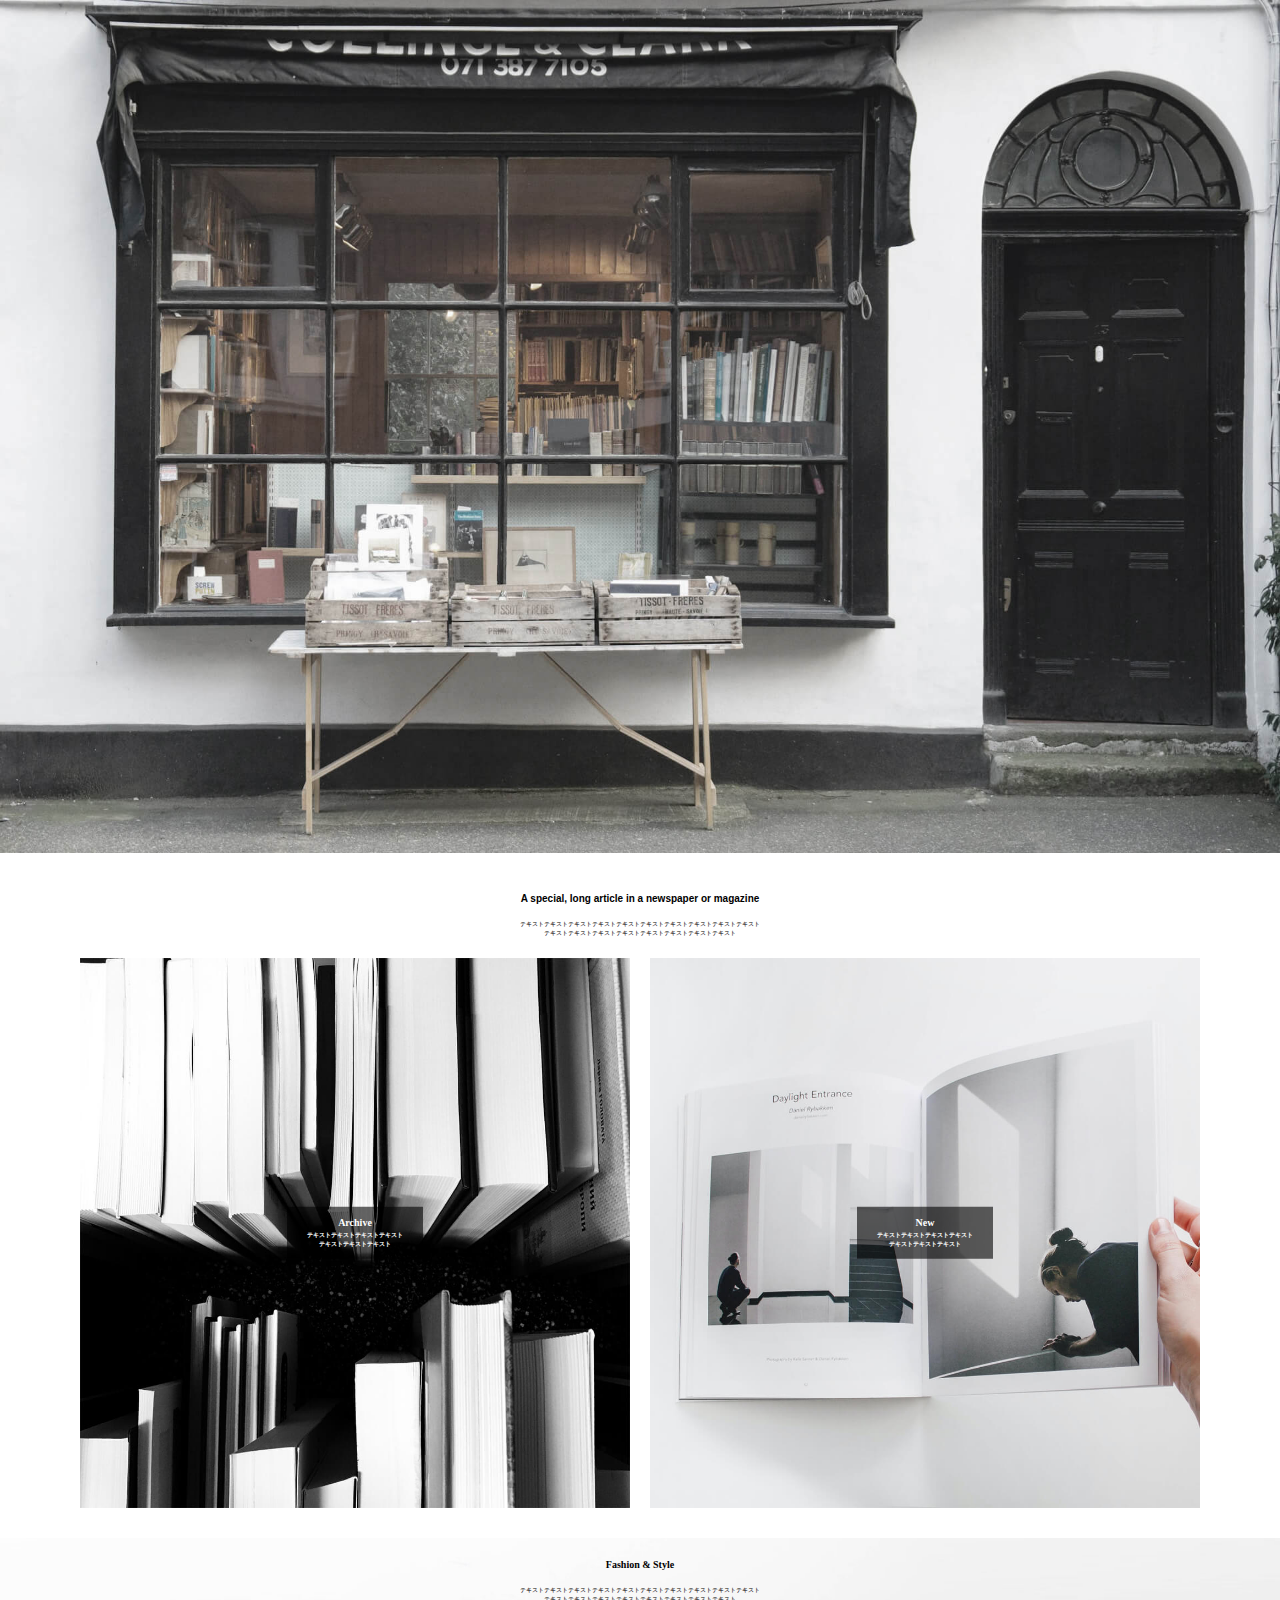
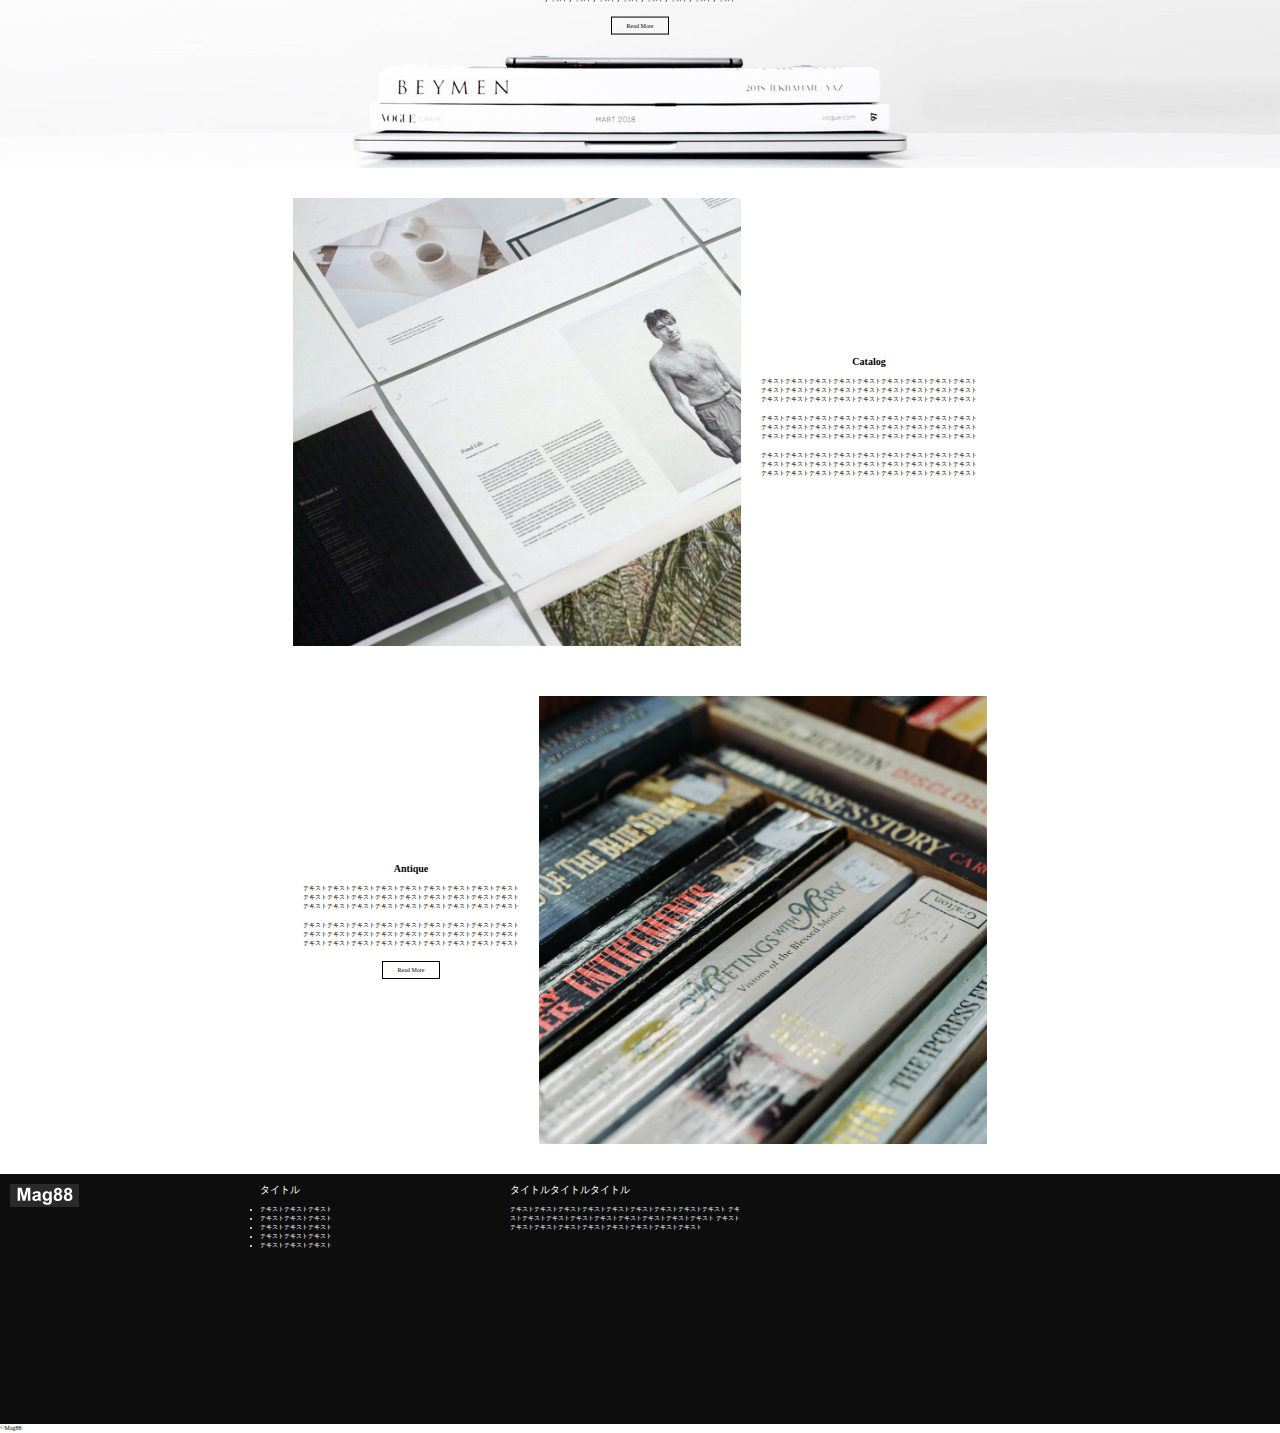
==== daichi_kadai_Lv1/mag88.html @ 1444c3f8 "Add files via upload" ====
<!DOCTYPE html>
<html>
  <head>
    <title>Mag88</title>
    <meta charset="UTF-8" />
    <meta name="description" content="DAICHI_kadai"/>
    <meta name="viewport" content="width=device-width, initial-scale=1.0"/>
    <link rel="stylesheet" href="css/destyle.css"/>    
    <link rel="stylesheet" href="css/mag88.css"/>
  </head>

<body>
  <header>
    <!-- 本屋の写真 -->
    <img src="image/mainvisual.jpg" alt="本屋の写真">
  </header>

  <main>
    <section id="main-visual">
      <div class="main-message">
        <h2>A special, long article in a newspaper or magazine</h2>
        <p>テキストテキストテキストテキストテキストテキストテキストテキストテキストテキスト<br>テキストテキストテキストテキストテキストテキストテキストテキスト</p>
      </div>
      <div class="main-Arshive">
        <div class="Archive">
          <a href="#">
            <img src="image/archive.jpg" alt="`多くの本">
            <div class="archive-mozi">
              <h2 class="archive-h2">Archive</h2>
              <p>
                テキストテキストテキストテキスト<br>
                テキストテキストテキスト
              </p>
            </div>
          </a>
        </div>
        <div class="New">
          <a href="#">
            <img src="image/new.jpg" alt="開いた本">
            <div class="new-mozi">
              <h2 class="new-h2">New</h2>
              <p>
                テキストテキストテキストテキスト<br>
                テキストテキストテキスト
              </p>
            </div>
          </a>
        </div>
      </div>
    </section>

    <section id="Fashion-Style">
      <div class="fashion-style">
        <img src="image/fashion.jpg" alt="積まれた物">
        <div class="fashion-mozi">
          <h2 class="fashion-h2">Fashion & Style</h2>
          <p class="fashion-p">
            テキストテキストテキストテキストテキストテキストテキストテキストテキストテキスト<br>
            テキストテキストテキストテキストテキストテキストテキストテキスト
          </p>
            <h2><a href="#" class="Read">Read More</a></h2>
        </div>
      </div>
    </section>

    <section id="Catalog">
      <div class="catalog">
        <div class="catalog-img">
          <img src="image/catalog.jpg" alt="本に男の人">
        </div>
        <div class="catalog-mozi">
          <h2 class="catalog-h2">Catalog</h2>
          <P>
            テキストテキストテキストテキストテキストテキストテキストテキストテキスト<br>
            テキストテキストテキストテキストテキストテキストテキストテキストテキスト<br>
            テキストテキストテキストテキストテキストテキストテキストテキストテキスト
          </P>
          <P>
            テキストテキストテキストテキストテキストテキストテキストテキストテキスト<br>
            テキストテキストテキストテキストテキストテキストテキストテキストテキスト<br>
            テキストテキストテキストテキストテキストテキストテキストテキストテキスト
          </P>
          <P>
            テキストテキストテキストテキストテキストテキストテキストテキストテキスト<br>
            テキストテキストテキストテキストテキストテキストテキストテキストテキスト<br>
            テキストテキストテキストテキストテキストテキストテキストテキストテキスト
          </P>
        </div>
      </div>
    </section>

    <section id="Antique">
      <div class="antique">
        <div class="antique-mozi">
          <h2 class="antique-h2">Antique</h2>
          <P>
            テキストテキストテキストテキストテキストテキストテキストテキストテキスト<br>
            テキストテキストテキストテキストテキストテキストテキストテキストテキスト<br>
            テキストテキストテキストテキストテキストテキストテキストテキストテキスト
          </P>
          <P>
            テキストテキストテキストテキストテキストテキストテキストテキストテキスト<br>
            テキストテキストテキストテキストテキストテキストテキストテキストテキスト<br>
            テキストテキストテキストテキストテキストテキストテキストテキストテキスト
          </P>
          <h2><a href="#" class="antique-read">Read More</a></h2>
        </div>
        <div class="antique-img">
          <img src="image/antique.jpg" alt="たくさんの本">
        </div>
      </div>
    </section>
  </main>

  <footer>
    <div class="Footer">
      <div class="footer-title">
        <a href="#"><img class="footer-img" src="image/logo.svg" alt="ロゴ-Mag88"></a>
      </div>
      <div class="footer-title">
        <h3>タイトル</h3>
        <ul class="title-list">
          <li>テキストテキストテキスト</li>
          <li>テキストテキストテキスト</li>
          <li>テキストテキストテキスト</li>
          <li>テキストテキストテキスト</li>
          <li>テキストテキストテキスト</li>
        </ul>
      </div>
      <div class="footer-title">
        <h3>タイトルタイトルタイトル</h3>
        <p>
          テキストテキストテキストテキストテキストテキストテキストテキストテキスト テキストテキストテキストテキストテキストテキストテキストテキストテキスト テキストテキストテキストテキストテキストテキストテキストテキストテキスト
        </p>
      </div>
    </div>
    <p>&copy;Mag88</p>
  </footer>

</body>
---- daichi_kadai_Lv1/css/destyle.css ----
/*! destyle.css v4.0.1 | MIT License | https://github.com/nicolas-cusan/destyle.css */

/* Reset box-model and set borders */
/* ============================================ */

*,
::before,
::after {
  box-sizing: border-box;
  border-style: solid;
  border-width: 0;
  min-width: 0;
}

/* Document */
/* ============================================ */

/**
 * 1. Correct the line height in all browsers.
 * 2. Prevent adjustments of font size after orientation changes in iOS.
 * 3. Remove gray overlay on links for iOS.
 */

html {
  line-height: 1.15; /* 1 */
  -webkit-text-size-adjust: 100%; /* 2 */
  -webkit-tap-highlight-color: transparent; /* 3*/
}

/* Sections */
/* ============================================ */

/**
 * Remove the margin in all browsers.
 */

body {
  margin: 0;
}

/**
 * Render the `main` element consistently in IE.
 */

main {
  display: block;
}

/* Vertical rhythm */
/* ============================================ */

p,
table,
blockquote,
address,
pre,
iframe,
form,
figure,
dl {
  margin: 0;
}

/* Headings */
/* ============================================ */

h1,
h2,
h3,
h4,
h5,
h6 {
  font-size: inherit;
  font-weight: inherit;
  margin: 0;
}

/* Lists (enumeration) */
/* ============================================ */

ul,
ol {
  margin: 0;
  padding: 0;
  list-style: none;
}

/* Lists (definition) */
/* ============================================ */

dt {
  font-weight: bold;
}

dd {
  margin-left: 0;
}

/* Grouping content */
/* ============================================ */

/**
 * 1. Add the correct box sizing in Firefox.
 * 2. Show the overflow in Edge and IE.
 */

hr {
  box-sizing: content-box; /* 1 */
  height: 0; /* 1 */
  overflow: visible; /* 2 */
  border-top-width: 1px;
  margin: 0;
  clear: both;
  color: inherit;
}

/**
 * 1. Correct the inheritance and scaling of font size in all browsers.
 * 2. Correct the odd `em` font sizing in all browsers.
 */

pre {
  font-family: monospace, monospace; /* 1 */
  font-size: inherit; /* 2 */
}

address {
  font-style: inherit;
}

/* Text-level semantics */
/* ============================================ */

/**
 * Remove the gray background on active links in IE 10.
 */

a {
  background-color: transparent;
  text-decoration: none;
  color: inherit;
}

/**
 * 1. Remove the bottom border in Chrome 57-
 * 2. Add the correct text decoration in Chrome, Edge, IE, Opera, and Safari.
 */

abbr[title] {
  text-decoration: underline dotted; /* 2 */
}

/**
 * Add the correct font weight in Chrome, Edge, and Safari.
 */

b,
strong {
  font-weight: bolder;
}

/**
 * 1. Correct the inheritance and scaling of font size in all browsers.
 * 2. Correct the odd `em` font sizing in all browsers.
 */

code,
kbd,
samp {
  font-family: monospace, monospace; /* 1 */
  font-size: inherit; /* 2 */
}

/**
 * Add the correct font size in all browsers.
 */

small {
  font-size: 80%;
}

/**
 * Prevent `sub` and `sup` elements from affecting the line height in
 * all browsers.
 */

sub,
sup {
  font-size: 75%;
  line-height: 0;
  position: relative;
  vertical-align: baseline;
}

sub {
  bottom: -0.25em;
}

sup {
  top: -0.5em;
}

/* Replaced content */
/* ============================================ */

/**
 * Prevent vertical alignment issues.
 */

svg,
img,
embed,
object,
iframe {
  vertical-align: bottom;
}

/* Forms */
/* ============================================ */

/**
 * Reset form fields to make them styleable.
 * 1. Make form elements stylable across systems iOS especially.
 * 2. Inherit text-transform from parent.
 */

button,
input,
optgroup,
select,
textarea {
  -webkit-appearance: none; /* 1 */
  appearance: none;
  vertical-align: middle;
  color: inherit;
  font: inherit;
  background: transparent;
  padding: 0;
  margin: 0;
  border-radius: 0;
  text-align: inherit;
  text-transform: inherit; /* 2 */
}

/**
 * Correct cursors for clickable elements.
 */

button,
[type="button"],
[type="reset"],
[type="submit"] {
  cursor: pointer;
}

button:disabled,
[type="button"]:disabled,
[type="reset"]:disabled,
[type="submit"]:disabled {
  cursor: default;
}

/**
 * Improve outlines for Firefox and unify style with input elements & buttons.
 */

:-moz-focusring {
  outline: auto;
}

select:disabled {
  opacity: inherit;
}

/**
 * Remove padding
 */

option {
  padding: 0;
}

/**
 * Reset to invisible
 */

fieldset {
  margin: 0;
  padding: 0;
  min-width: 0;
}

legend {
  padding: 0;
}

/**
 * Add the correct vertical alignment in Chrome, Firefox, and Opera.
 */

progress {
  vertical-align: baseline;
}

/**
 * Remove the default vertical scrollbar in IE 10+.
 */

textarea {
  overflow: auto;
}

/**
 * Correct the cursor style of increment and decrement buttons in Chrome.
 */

[type="number"]::-webkit-inner-spin-button,
[type="number"]::-webkit-outer-spin-button {
  height: auto;
}

/**
 * Correct the outline style in Safari.
 */

[type="search"] {
  outline-offset: -2px; /* 1 */
}

/**
 * Remove the inner padding in Chrome and Safari on macOS.
 */

[type="search"]::-webkit-search-decoration {
  -webkit-appearance: none;
}

/**
 * 1. Correct the inability to style clickable types in iOS and Safari.
 * 2. Fix font inheritance.
 */

::-webkit-file-upload-button {
  -webkit-appearance: button; /* 1 */
  font: inherit; /* 2 */
}

/**
 * Fix appearance for Firefox
 */
[type="number"] {
  -moz-appearance: textfield;
}

/**
 * Clickable labels
 */

label[for] {
  cursor: pointer;
}

/* Interactive */
/* ============================================ */

/*
 * Add the correct display in Edge, IE 10+, and Firefox.
 */

details {
  display: block;
}

/*
 * Add the correct display in all browsers.
 */

summary {
  display: list-item;
}

/*
 * Remove outline for editable content.
 */

[contenteditable]:focus {
  outline: auto;
}

/* Tables */
/* ============================================ */

/**
1. Correct table border color inheritance in all Chrome and Safari.
*/

table {
  border-color: inherit; /* 1 */
  border-collapse: collapse;
}

caption {
  text-align: left;
}

td,
th {
  vertical-align: top;
  padding: 0;
}

th {
  text-align: left;
  font-weight: bold;
}
---- daichi_kadai_Lv1/css/mag88.css ----
img {
  max-width: 100%;
}

p {
  font-size: 6px;
  line-height: 1.5;
}

.main-Arshive {
  display: flex;
}

.main-message {
  text-align: center;
}

.main-message > h2 {
  font-family: Arial, Helvetica, sans-serif;
  font-size: 10px;
  font-weight: bold;
  margin: 40px 0 15px 0; 
}
.main-message > p {
  margin-bottom: 20px;
}

.Archive {
  margin: 0 10px 0 80px;
  position: relative;  
}

.New {
  margin: 0 80px 0 10px;
  position: relative;
}

.archive-mozi, .new-mozi {
  position: absolute;
  /* 画像の中央に */
  top: 50%;
  left: 50%;
  /* translateで文字分のズレを補正 */
  -ms-transform: translate(-50%,-50%);
  -webkit-transform: translate(-50%,-50%);
  transform: translate(-50%,-50%);
  /* 余白により中央からのズレを防ぐ */
  margin: 0;
  text-align: center;
  color: white;
  background-color: rgba(0,0,0,0.6);
  padding: 10px 20px;
  white-space: nowrap;/* 改行させない */
  font-weight: bold;
  }

  .archive-h2, .new-h2 {
    font-size: 10px;
    margin-bottom: 3px;
  }

  .fashion-style {
    margin-top: 30px;
    position: relative;
  }

  .fashion-style > img {
    /* 写真サイズ調整 */
    width: 100%;
    height: 230px;
    object-fit: cover;
  }

  .fashion-mozi {
    position: absolute;
    top: 25%;
    left: 50%;
     /* translateで文字分のズレを補正 */
    -ms-transform: translate(-50%,-50%);
    -webkit-transform: translate(-50%,-50%);
    transform: translate(-50%,-50%);
    margin: 0;
    text-align: center;
    white-space: nowrap;
  }

  .fashion-h2 {
    font-size: 10px;
    font-weight: bold;
    margin-bottom: 15px;
  }
  .fashion-p {
    margin-bottom: 10px;
  }

  .Read {
    font-size: 6px;
    border: 1px solid black;
    padding: 5px 15px ;
  }

  #Catalog {
    margin: 30px 0 30px 0;
  }

  .catalog {
    display: flex;
    justify-content: center;
    align-items: center;
    gap: 10px; 
  }

  .catalog-img {
    width: 35%;
  }

  .catalog-h2 {
    text-align: center;
    font-size: 10px;
    font-weight: bold;
  }
   .catalog-mozi > p {
    margin: 10px;
   }

   #Antique {
    margin: 50px 0 30px 0;
   }

   .antique {
    display: flex;
    justify-content: center;
    align-items: center;
    gap: 10px;
   }

   .antique-img {
    width: 35%;
   }

   .antique-mozi {
   text-align: center;
   }

   .antique-h2 {
    font-size: 10px;
    font-weight: bold;
   }

   .antique-mozi > p {
    margin: 10px;
   }

   .antique-read {
    font-size: 6px;
    border: 1px solid black;
    padding: 5px 15px ;
   }

   .Footer {
    background-color: #0d0d0d;
    display: flex;
   }

   .footer-title {
    display: inline-block;/* ブロック要素にする */
    color: white;
    width: 250px;
    height: 250px;
    padding: 10px;
   }

   .footer-img {
    width: 30%;
   }

   h3 {
    font-size: 10px;
    margin-bottom: 10px;
   }
   .title-list {
    list-style: disc;
    font-size: 6px;
    line-height: 1.5;
   }
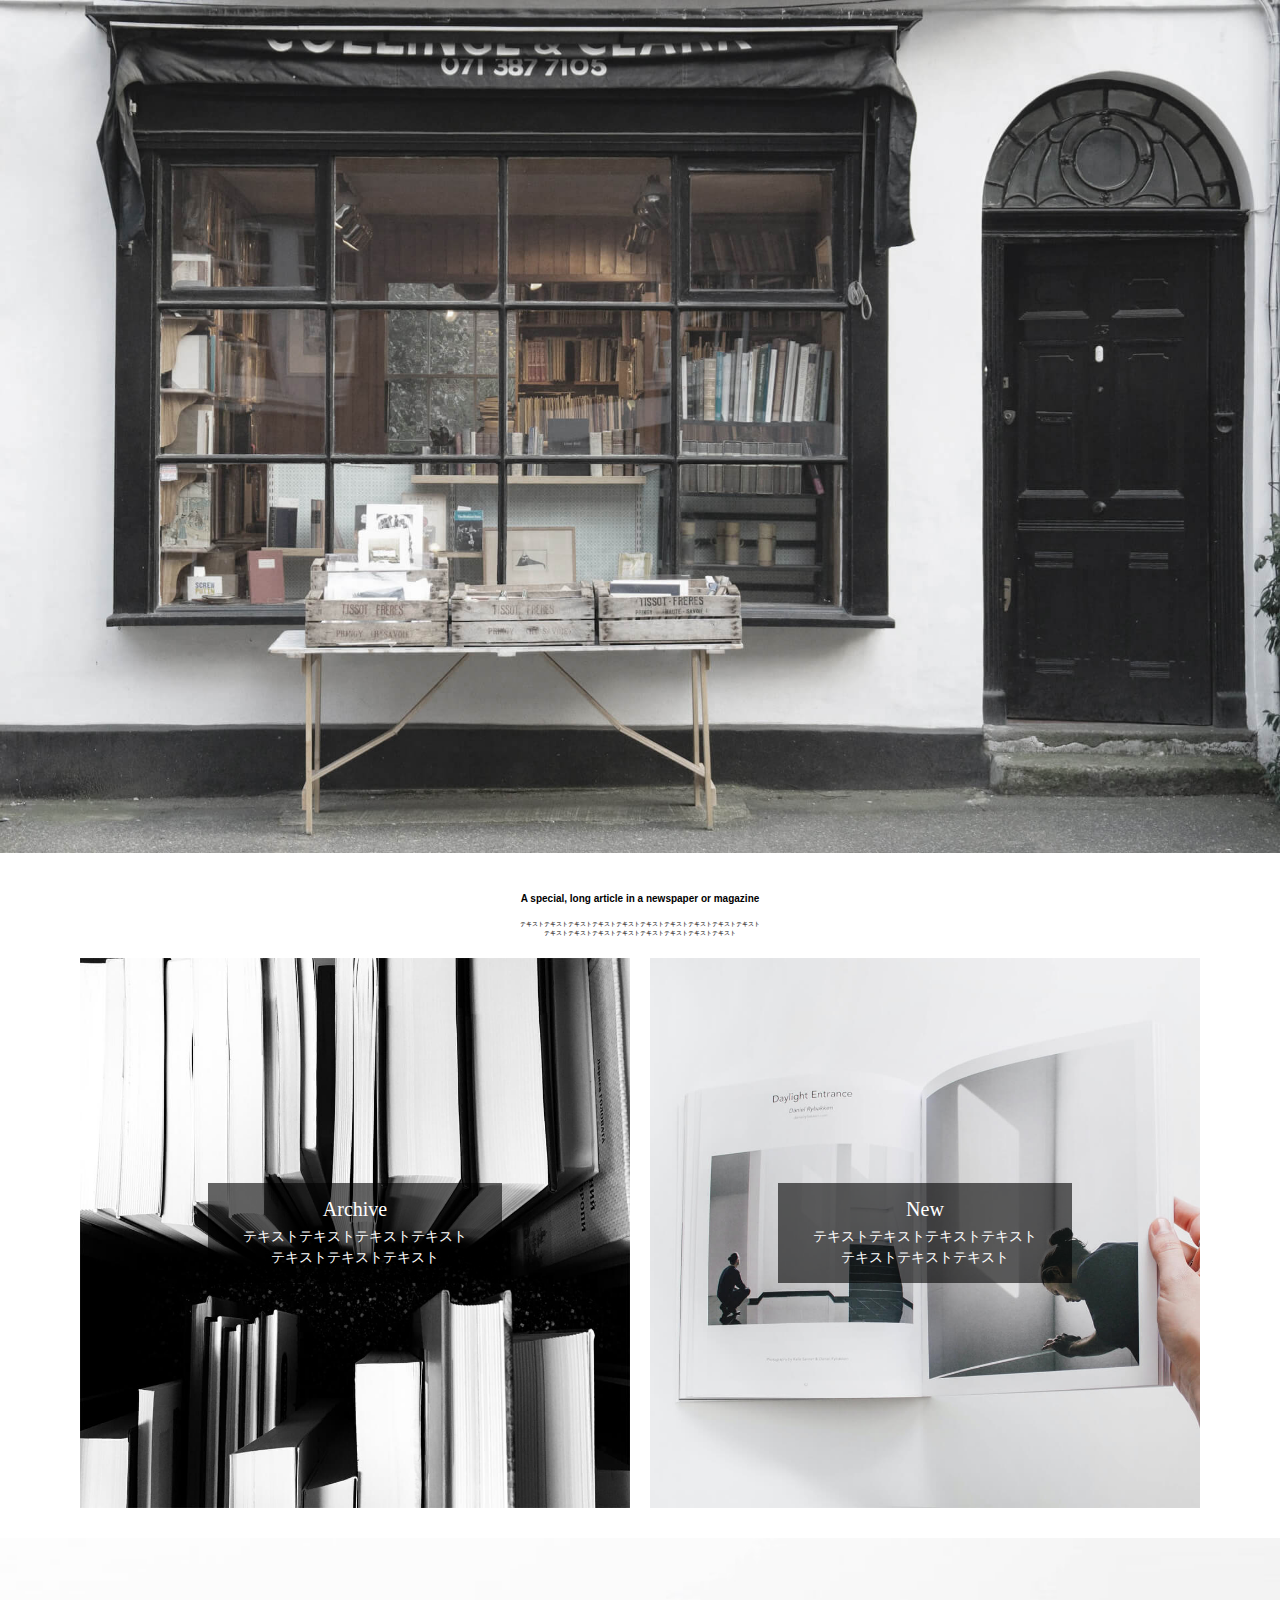
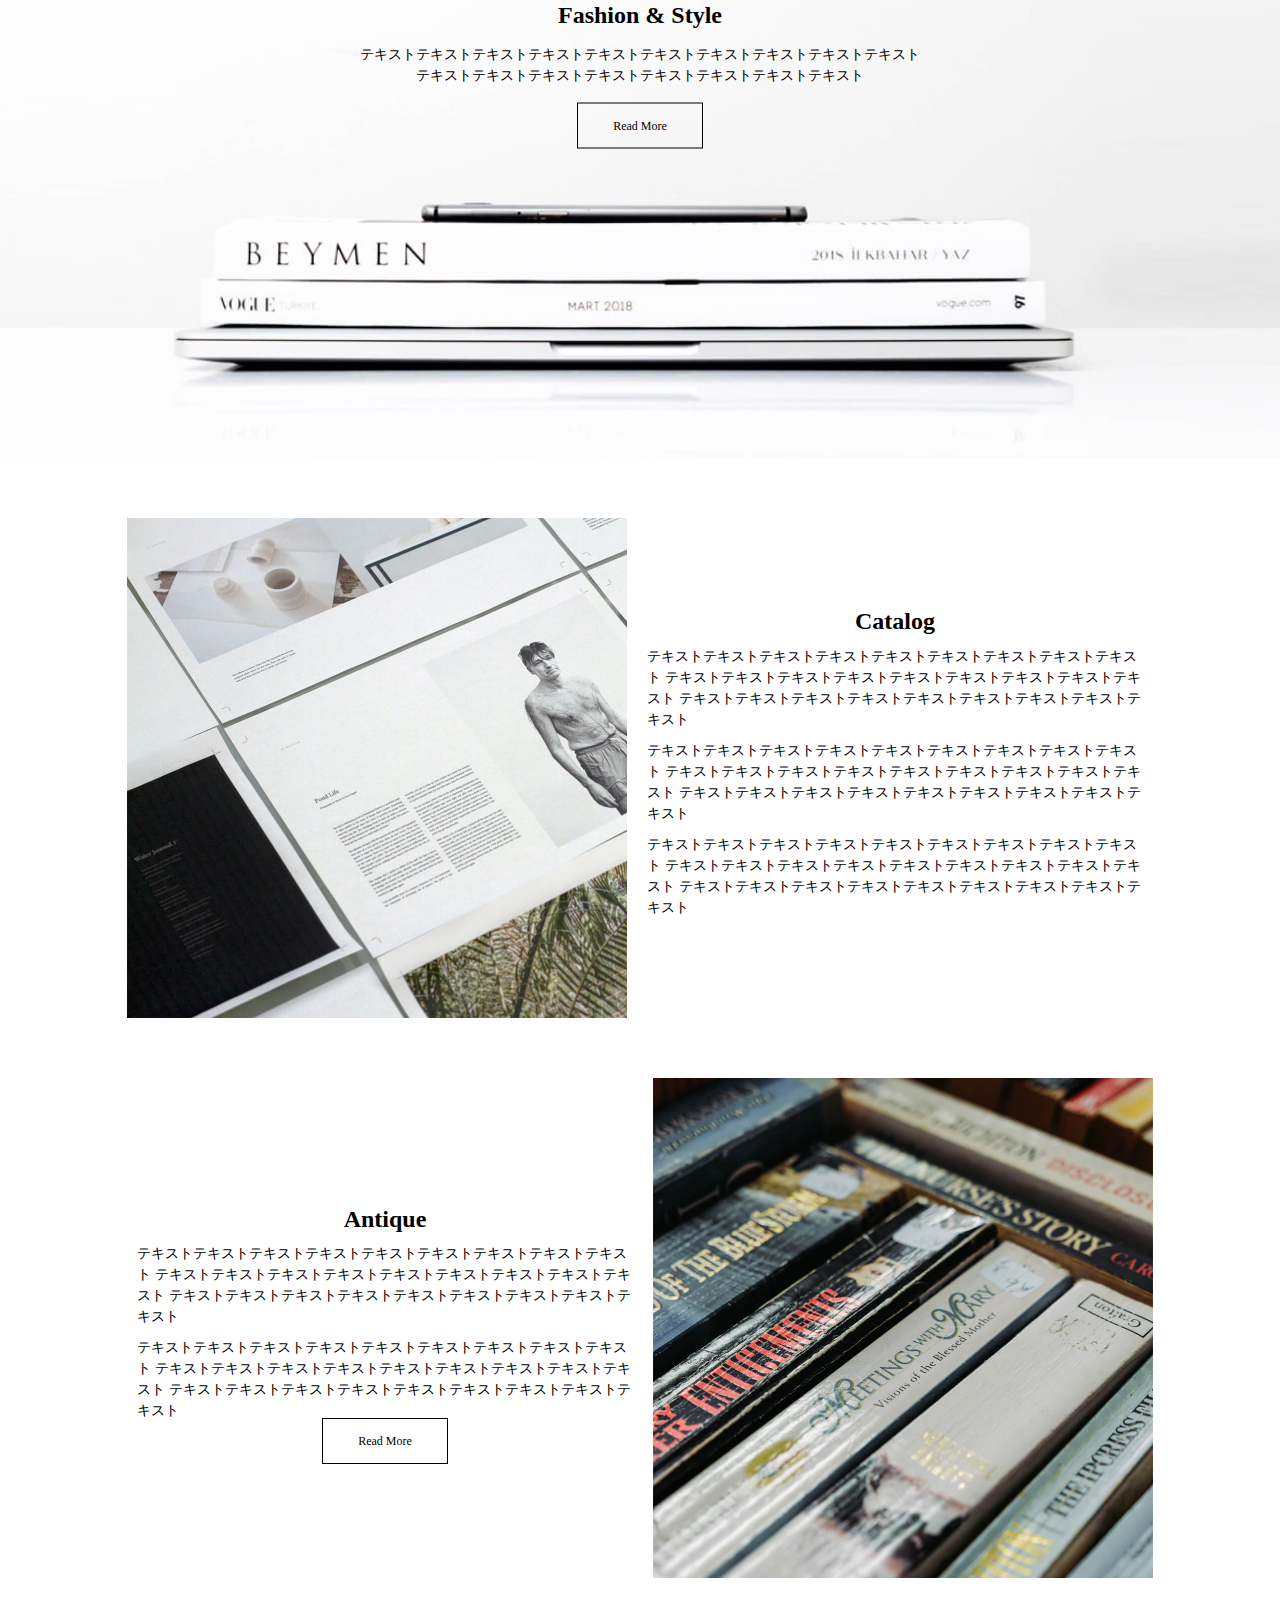
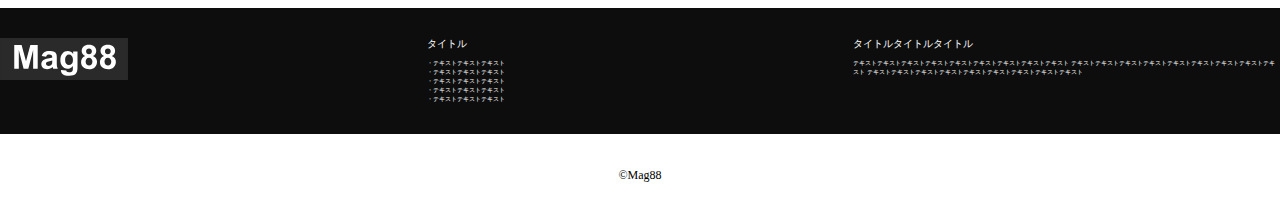
==== commit 43b52a2c: "Add files via upload" ====
--- a/daichi_kadai_Lv1/mag88.html
+++ b/daichi_kadai_Lv1/mag88.html
@@ -12,7 +12,7 @@
 <body>
   <header>
     <!-- 本屋の写真 -->
-    <img src="image/mainvisual.jpg" alt="本屋の写真">
+    <img class="header-img" src="image/mainvisual.jpg" alt="本屋の写真">
   </header>
 
   <main>
@@ -27,7 +27,7 @@
             <img src="image/archive.jpg" alt="`多くの本">
             <div class="archive-mozi">
               <h2 class="archive-h2">Archive</h2>
-              <p>
+              <p class="archive-p">
                 テキストテキストテキストテキスト<br>
                 テキストテキストテキスト
               </p>
@@ -39,7 +39,7 @@
             <img src="image/new.jpg" alt="開いた本">
             <div class="new-mozi">
               <h2 class="new-h2">New</h2>
-              <p>
+              <p class="new-p">
                 テキストテキストテキストテキスト<br>
                 テキストテキストテキスト
               </p>
@@ -71,18 +71,18 @@
         <div class="catalog-mozi">
           <h2 class="catalog-h2">Catalog</h2>
           <P>
-            テキストテキストテキストテキストテキストテキストテキストテキストテキスト<br>
-            テキストテキストテキストテキストテキストテキストテキストテキストテキスト<br>
+            テキストテキストテキストテキストテキストテキストテキストテキストテキスト
+            テキストテキストテキストテキストテキストテキストテキストテキストテキスト
             テキストテキストテキストテキストテキストテキストテキストテキストテキスト
           </P>
           <P>
-            テキストテキストテキストテキストテキストテキストテキストテキストテキスト<br>
-            テキストテキストテキストテキストテキストテキストテキストテキストテキスト<br>
+            テキストテキストテキストテキストテキストテキストテキストテキストテキスト
+            テキストテキストテキストテキストテキストテキストテキストテキストテキスト
             テキストテキストテキストテキストテキストテキストテキストテキストテキスト
           </P>
           <P>
-            テキストテキストテキストテキストテキストテキストテキストテキストテキスト<br>
-            テキストテキストテキストテキストテキストテキストテキストテキストテキスト<br>
+            テキストテキストテキストテキストテキストテキストテキストテキストテキスト
+            テキストテキストテキストテキストテキストテキストテキストテキストテキスト
             テキストテキストテキストテキストテキストテキストテキストテキストテキスト
           </P>
         </div>
@@ -94,16 +94,16 @@
         <div class="antique-mozi">
           <h2 class="antique-h2">Antique</h2>
           <P>
-            テキストテキストテキストテキストテキストテキストテキストテキストテキスト<br>
-            テキストテキストテキストテキストテキストテキストテキストテキストテキスト<br>
+            テキストテキストテキストテキストテキストテキストテキストテキストテキスト
+            テキストテキストテキストテキストテキストテキストテキストテキストテキスト
             テキストテキストテキストテキストテキストテキストテキストテキストテキスト
           </P>
           <P>
-            テキストテキストテキストテキストテキストテキストテキストテキストテキスト<br>
-            テキストテキストテキストテキストテキストテキストテキストテキストテキスト<br>
+            テキストテキストテキストテキストテキストテキストテキストテキストテキスト
+            テキストテキストテキストテキストテキストテキストテキストテキストテキスト
             テキストテキストテキストテキストテキストテキストテキストテキストテキスト
           </P>
-          <h2><a href="#" class="antique-read">Read More</a></h2>
+          <h2 class="antique-a"><a href="#" class="antique-read">Read More</a></h2>
         </div>
         <div class="antique-img">
           <img src="image/antique.jpg" alt="たくさんの本">
@@ -120,11 +120,11 @@
       <div class="footer-title">
         <h3>タイトル</h3>
         <ul class="title-list">
-          <li>テキストテキストテキスト</li>
-          <li>テキストテキストテキスト</li>
-          <li>テキストテキストテキスト</li>
-          <li>テキストテキストテキスト</li>
-          <li>テキストテキストテキスト</li>
+          <li>・テキストテキストテキスト</li>
+          <li>・テキストテキストテキスト</li>
+          <li>・テキストテキストテキスト</li>
+          <li>・テキストテキストテキスト</li>
+          <li>・テキストテキストテキスト</li>
         </ul>
       </div>
       <div class="footer-title">
@@ -134,7 +134,7 @@
         </p>
       </div>
     </div>
-    <p>&copy;Mag88</p>
+    <p class="copy">&copy;Mag88</p>
   </footer>
 
 </body>
--- a/daichi_kadai_Lv1/css/mag88.css
+++ b/daichi_kadai_Lv1/css/mag88.css
@@ -1,3 +1,5 @@
+/*　共通　*/
+
 img {
   max-width: 100%;
 }
@@ -6,6 +8,8 @@
   font-size: 6px;
   line-height: 1.5;
 }
+
+/* メイン */
 
 .main-Arshive {
   display: flex;
@@ -49,14 +53,16 @@
   text-align: center;
   color: white;
   background-color: rgba(0,0,0,0.6);
-  padding: 10px 20px;
+  padding: 15px 35px;
   white-space: nowrap;/* 改行させない */
-  font-weight: bold;
   }
 
   .archive-h2, .new-h2 {
-    font-size: 10px;
-    margin-bottom: 3px;
+    font-size: 20px;
+    margin-bottom: 5px;
+  }
+  .archive-p, .new-p {
+    font-size: 14px;
   }
 
   .fashion-style {
@@ -66,8 +72,8 @@
 
   .fashion-style > img {
     /* 写真サイズ調整 */
-    width: 100%;
-    height: 230px;
+    width: 1600px;
+    height: 520px;
     object-fit: cover;
   }
 
@@ -85,22 +91,23 @@
   }
 
   .fashion-h2 {
-    font-size: 10px;
+    font-size: 24px;
     font-weight: bold;
     margin-bottom: 15px;
   }
   .fashion-p {
-    margin-bottom: 10px;
+    font-size: 14px;
+    margin-bottom: 30px;
   }
 
   .Read {
-    font-size: 6px;
+    font-size: 12px;
     border: 1px solid black;
-    padding: 5px 15px ;
+    padding: 15px 35px ;
   }
 
   #Catalog {
-    margin: 30px 0 30px 0;
+    margin: 60px 0 30px 0;
   }
 
   .catalog {
@@ -111,20 +118,24 @@
   }
 
   .catalog-img {
-    width: 35%;
+    width: 500px;
   }
 
   .catalog-h2 {
     text-align: center;
-    font-size: 10px;
+    font-size: 24px;
     font-weight: bold;
   }
    .catalog-mozi > p {
+    font-size: 14px;
+    width: 496px;
+    max-width: 100%;
     margin: 10px;
+    text-align: left;
    }
 
    #Antique {
-    margin: 50px 0 30px 0;
+    margin: 60px 0 30px 0;
    }
 
    .antique {
@@ -135,39 +146,46 @@
    }
 
    .antique-img {
-    width: 35%;
-   }
-
+    width: 500px;
+   }
    .antique-mozi {
-   text-align: center;
+    text-align: center;
    }
 
    .antique-h2 {
-    font-size: 10px;
+    font-size: 24px;
     font-weight: bold;
    }
 
    .antique-mozi > p {
+    font-size: 14px;
+    width: 496px;
+    max-width: 100%;
     margin: 10px;
+    text-align: left;
+
    }
 
    .antique-read {
-    font-size: 6px;
+    font-size: 12px;
     border: 1px solid black;
-    padding: 5px 15px ;
+    padding: 15px 35px ;
    }
 
    .Footer {
     background-color: #0d0d0d;
     display: flex;
+    justify-content: space-between;
+    align-items: flex-start;
+    padding: 30px 0;
    }
 
    .footer-title {
     display: inline-block;/* ブロック要素にする */
     color: white;
-    width: 250px;
-    height: 250px;
-    padding: 10px;
+    width: 100%;
+    /* 上下中央 */
+    align-content:center;
    }
 
    .footer-img {
@@ -179,7 +197,114 @@
     margin-bottom: 10px;
    }
    .title-list {
-    list-style: disc;
     font-size: 6px;
     line-height: 1.5;
-   }+   }
+
+   .copy {
+    font-size: 12px;
+    text-align: center;
+    margin: 32px 0 30px 0;
+   }
+
+   @media screen and (max-width: 896px) {
+
+    .main-message > h2 {
+      font-size: 24px;
+      width: 294px;
+      margin: 80px auto 23px;
+    }
+    .main-message > p {
+      font-size: 14px;
+      width: 330px;
+      margin: 0 auto 35px;
+    }
+
+    .main-Arshive {
+      flex-direction: column;
+      row-gap: 30px;
+      margin-left: 19px;
+      margin-right: 19px;
+    }
+    .Archive {
+      margin: 0 auto;
+      width: 337.5px;
+    }
+
+    .New {
+      margin: 0 auto;
+      width: 337.5px;
+    }
+
+    .fashion-p {
+      white-space: normal;
+    }
+
+    .catalog {
+      flex-direction: column;
+    }
+    .catalog-img {
+      width: 337.5px;
+    }
+    .catalog-mozi {
+      width: 331px;
+      margin-top: 60px;
+    }
+    .catalog-h2 {
+      margin-bottom: 43px;
+    }
+
+    .antique {
+      flex-direction: column;
+   }
+   .antique-img {
+    width: 337.5px;
+   }
+   .antique-mozi {
+    width: 331px;
+    margin-bottom: 60px;
+   }
+   .antique-h2 {
+    margin-bottom: 43px;
+   }
+   .antique-a {
+    margin-top: 52px;
+   }
+
+   .Footer {
+    flex-direction: column;
+    width: 373px;
+    height: 456px;
+    margin: 0 auto;
+   }
+   .footer-title {
+    margin: 0 auto;
+    text-align: center;
+   }
+   .footer-img {
+    width: 120px;
+    height: 40px;
+    margin-bottom: 36px;
+   }
+   h3 {
+    font-size: 16px;
+    text-align: left;
+    margin-left: 21px;
+   }
+   .title-list {
+    font-size: 12px;
+    line-height: 2;
+    text-align: left;
+    margin-left: 21px;
+    margin-bottom: 35px;
+   }
+   .footer-title > p {
+    font-size: 12px;
+    width: 331px;
+    line-height: 2;
+    text-align: left;
+    margin-left: 21px;
+    margin-bottom: 35px;
+   }
+
+  }